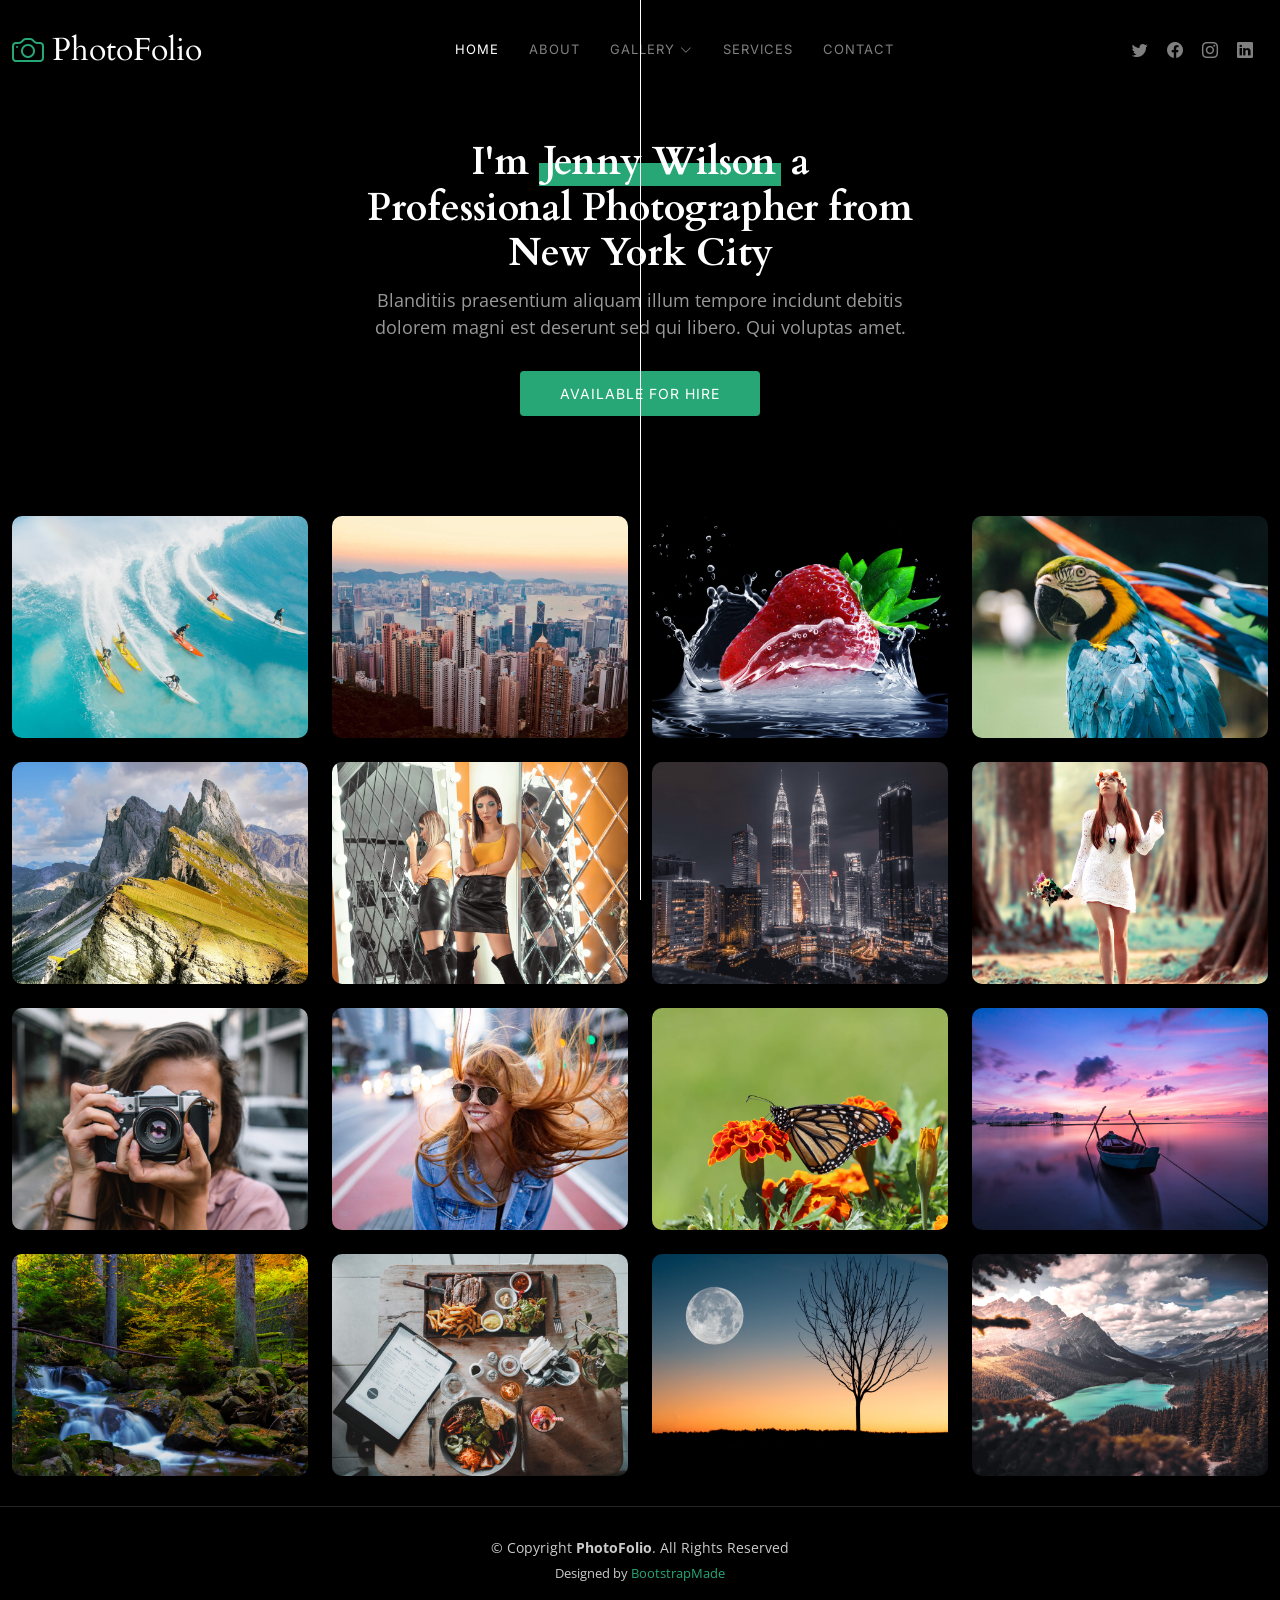
==== index.html @ 1b32ab58 "update folder structure" ====
<!DOCTYPE html>
<html lang="en">

<head>
  <meta charset="utf-8">
  <meta content="width=device-width, initial-scale=1.0" name="viewport">

  <title>PhotoFolio Bootstrap Template - Index</title>
  <meta content="" name="description">
  <meta content="" name="keywords">

  <!-- Favicons -->
  <link href="assets/img/favicon.png" rel="icon">
  <link href="assets/img/apple-touch-icon.png" rel="apple-touch-icon">

  <!-- Google Fonts -->
  <link rel="preconnect" href="https://fonts.googleapis.com">
  <link rel="preconnect" href="https://fonts.gstatic.com" crossorigin>
  <link href="https://fonts.googleapis.com/css2?family=Open+Sans:ital,wght@0,300;0,400;0,500;0,600;0,700;1,300;1,400;1,600;1,700&family=Inter:ital,wght@0,300;0,400;0,500;0,600;0,700;1,300;1,400;1,500;1,600;1,700&family=Cardo:ital,wght@0,400;0,700;1,400&display=swap" rel="stylesheet">

  <!-- Vendor CSS Files -->
  <link href="assets/vendor/bootstrap/css/bootstrap.min.css" rel="stylesheet">
  <link href="assets/vendor/bootstrap-icons/bootstrap-icons.css" rel="stylesheet">
  <link href="assets/vendor/swiper/swiper-bundle.min.css" rel="stylesheet">
  <link href="assets/vendor/glightbox/css/glightbox.min.css" rel="stylesheet">
  <link href="assets/vendor/aos/aos.css" rel="stylesheet">

  <!-- Template Main CSS File -->
  <link href="assets/css/main.css" rel="stylesheet">

  <!-- =======================================================
  * Template Name: PhotoFolio
  * Template URL: https://bootstrapmade.com/photofolio-bootstrap-photography-website-template/
  * Updated: Mar 17 2024 with Bootstrap v5.3.3
  * Author: BootstrapMade.com
  * License: https://bootstrapmade.com/license/
  ======================================================== -->
</head>

<body>

  <!-- ======= Header ======= -->
  <header id="header" class="header d-flex align-items-center fixed-top">
    <div class="container-fluid d-flex align-items-center justify-content-between">

      <a href="index.html" class="logo d-flex align-items-center  me-auto me-lg-0">
        <!-- Uncomment the line below if you also wish to use an image logo -->
        <!-- <img src="assets/img/logo.png" alt=""> -->
        <i class="bi bi-camera"></i>
        <h1>PhotoFolio</h1>
      </a>

      <nav id="navbar" class="navbar">
        <ul>
          <li><a href="index.html" class="active">Home</a></li>
          <li><a href="about.html">About</a></li>
          <li class="dropdown"><a href="#"><span>Gallery</span> <i class="bi bi-chevron-down dropdown-indicator"></i></a>
            <ul>
              <li><a href="gallery.html">Nature</a></li>
              <li><a href="gallery.html">People</a></li>
              <li><a href="gallery.html">Architecture</a></li>
              <li><a href="gallery.html">Animals</a></li>
              <li><a href="gallery.html">Sports</a></li>
              <li><a href="gallery.html">Travel</a></li>
              <li class="dropdown"><a href="#"><span>Sub Menu</span> <i class="bi bi-chevron-down dropdown-indicator"></i></a>
                <ul>
                  <li><a href="#">Sub Menu 1</a></li>
                  <li><a href="#">Sub Menu 2</a></li>
                  <li><a href="#">Sub Menu 3</a></li>
                </ul>
              </li>
            </ul>
          </li>
          <li><a href="services.html">Services</a></li>
          <li><a href="contact.html">Contact</a></li>
        </ul>
      </nav><!-- .navbar -->

      <div class="header-social-links">
        <a href="#" class="twitter"><i class="bi bi-twitter"></i></a>
        <a href="#" class="facebook"><i class="bi bi-facebook"></i></a>
        <a href="#" class="instagram"><i class="bi bi-instagram"></i></a>
        <a href="#" class="linkedin"><i class="bi bi-linkedin"></i></i></a>
      </div>
      <i class="mobile-nav-toggle mobile-nav-show bi bi-list"></i>
      <i class="mobile-nav-toggle mobile-nav-hide d-none bi bi-x"></i>

    </div>
  </header><!-- End Header -->

  <!-- ======= Hero Section ======= -->
  <section id="hero" class="hero d-flex flex-column justify-content-center align-items-center" data-aos="fade" data-aos-delay="1500">
    <div class="container">
      <div class="row justify-content-center">
        <div class="col-lg-6 text-center">
          <h2>I'm <span>Jenny Wilson</span> a Professional Photographer from New York City</h2>
          <p>Blanditiis praesentium aliquam illum tempore incidunt debitis dolorem magni est deserunt sed qui libero. Qui voluptas amet.</p>
          <a href="contact.html" class="btn-get-started">Available for hire</a>
        </div>
      </div>
    </div>
  </section><!-- End Hero Section -->

  <main id="main" data-aos="fade" data-aos-delay="1500">

    <!-- ======= Gallery Section ======= -->
    <section id="gallery" class="gallery">
      <div class="container-fluid">

        <div class="row gy-4 justify-content-center">
          <div class="col-xl-3 col-lg-4 col-md-6">
            <div class="gallery-item h-100">
              <img src="assets/img/gallery/gallery-1.jpg" class="img-fluid" alt="">
              <div class="gallery-links d-flex align-items-center justify-content-center">
                <a href="assets/img/gallery/gallery-1.jpg" title="Gallery 1" class="glightbox preview-link"><i class="bi bi-arrows-angle-expand"></i></a>
                <a href="gallery-single.html" class="details-link"><i class="bi bi-link-45deg"></i></a>
              </div>
            </div>
          </div><!-- End Gallery Item -->
          <div class="col-xl-3 col-lg-4 col-md-6">
            <div class="gallery-item h-100">
              <img src="assets/img/gallery/gallery-2.jpg" class="img-fluid" alt="">
              <div class="gallery-links d-flex align-items-center justify-content-center">
                <a href="assets/img/gallery/gallery-2.jpg" title="Gallery 2" class="glightbox preview-link"><i class="bi bi-arrows-angle-expand"></i></a>
                <a href="gallery-single.html" class="details-link"><i class="bi bi-link-45deg"></i></a>
              </div>
            </div>
          </div><!-- End Gallery Item -->
          <div class="col-xl-3 col-lg-4 col-md-6">
            <div class="gallery-item h-100">
              <img src="assets/img/gallery/gallery-3.jpg" class="img-fluid" alt="">
              <div class="gallery-links d-flex align-items-center justify-content-center">
                <a href="assets/img/gallery/gallery-3.jpg" title="Gallery 3" class="glightbox preview-link"><i class="bi bi-arrows-angle-expand"></i></a>
                <a href="gallery-single.html" class="details-link"><i class="bi bi-link-45deg"></i></a>
              </div>
            </div>
          </div><!-- End Gallery Item -->
          <div class="col-xl-3 col-lg-4 col-md-6">
            <div class="gallery-item h-100">
              <img src="assets/img/gallery/gallery-4.jpg" class="img-fluid" alt="">
              <div class="gallery-links d-flex align-items-center justify-content-center">
                <a href="assets/img/gallery/gallery-4.jpg" title="Gallery 4" class="glightbox preview-link"><i class="bi bi-arrows-angle-expand"></i></a>
                <a href="gallery-single.html" class="details-link"><i class="bi bi-link-45deg"></i></a>
              </div>
            </div>
          </div><!-- End Gallery Item -->
          <div class="col-xl-3 col-lg-4 col-md-6">
            <div class="gallery-item h-100">
              <img src="assets/img/gallery/gallery-5.jpg" class="img-fluid" alt="">
              <div class="gallery-links d-flex align-items-center justify-content-center">
                <a href="assets/img/gallery/gallery-5.jpg" title="Gallery 5" class="glightbox preview-link"><i class="bi bi-arrows-angle-expand"></i></a>
                <a href="gallery-single.html" class="details-link"><i class="bi bi-link-45deg"></i></a>
              </div>
            </div>
          </div><!-- End Gallery Item -->
          <div class="col-xl-3 col-lg-4 col-md-6">
            <div class="gallery-item h-100">
              <img src="assets/img/gallery/gallery-6.jpg" class="img-fluid" alt="">
              <div class="gallery-links d-flex align-items-center justify-content-center">
                <a href="assets/img/gallery/gallery-6.jpg" title="Gallery 6" class="glightbox preview-link"><i class="bi bi-arrows-angle-expand"></i></a>
                <a href="gallery-single.html" class="details-link"><i class="bi bi-link-45deg"></i></a>
              </div>
            </div>
          </div><!-- End Gallery Item -->
          <div class="col-xl-3 col-lg-4 col-md-6">
            <div class="gallery-item h-100">
              <img src="assets/img/gallery/gallery-7.jpg" class="img-fluid" alt="">
              <div class="gallery-links d-flex align-items-center justify-content-center">
                <a href="assets/img/gallery/gallery-7.jpg" title="Gallery 7" class="glightbox preview-link"><i class="bi bi-arrows-angle-expand"></i></a>
                <a href="gallery-single.html" class="details-link"><i class="bi bi-link-45deg"></i></a>
              </div>
            </div>
          </div><!-- End Gallery Item -->
          <div class="col-xl-3 col-lg-4 col-md-6">
            <div class="gallery-item h-100">
              <img src="assets/img/gallery/gallery-8.jpg" class="img-fluid" alt="">
              <div class="gallery-links d-flex align-items-center justify-content-center">
                <a href="assets/img/gallery/gallery-8.jpg" title="Gallery 8" class="glightbox preview-link"><i class="bi bi-arrows-angle-expand"></i></a>
                <a href="gallery-single.html" class="details-link"><i class="bi bi-link-45deg"></i></a>
              </div>
            </div>
          </div><!-- End Gallery Item -->
          <div class="col-xl-3 col-lg-4 col-md-6">
            <div class="gallery-item h-100">
              <img src="assets/img/gallery/gallery-9.jpg" class="img-fluid" alt="">
              <div class="gallery-links d-flex align-items-center justify-content-center">
                <a href="assets/img/gallery/gallery-9.jpg" title="Gallery 9" class="glightbox preview-link"><i class="bi bi-arrows-angle-expand"></i></a>
                <a href="gallery-single.html" class="details-link"><i class="bi bi-link-45deg"></i></a>
              </div>
            </div>
          </div><!-- End Gallery Item -->
          <div class="col-xl-3 col-lg-4 col-md-6">
            <div class="gallery-item h-100">
              <img src="assets/img/gallery/gallery-10.jpg" class="img-fluid" alt="">
              <div class="gallery-links d-flex align-items-center justify-content-center">
                <a href="assets/img/gallery/gallery-10.jpg" title="Gallery 10" class="glightbox preview-link"><i class="bi bi-arrows-angle-expand"></i></a>
                <a href="gallery-single.html" class="details-link"><i class="bi bi-link-45deg"></i></a>
              </div>
            </div>
          </div><!-- End Gallery Item -->
          <div class="col-xl-3 col-lg-4 col-md-6">
            <div class="gallery-item h-100">
              <img src="assets/img/gallery/gallery-11.jpg" class="img-fluid" alt="">
              <div class="gallery-links d-flex align-items-center justify-content-center">
                <a href="assets/img/gallery/gallery-11.jpg" title="Gallery 11" class="glightbox preview-link"><i class="bi bi-arrows-angle-expand"></i></a>
                <a href="gallery-single.html" class="details-link"><i class="bi bi-link-45deg"></i></a>
              </div>
            </div>
          </div><!-- End Gallery Item -->
          <div class="col-xl-3 col-lg-4 col-md-6">
            <div class="gallery-item h-100">
              <img src="assets/img/gallery/gallery-12.jpg" class="img-fluid" alt="">
              <div class="gallery-links d-flex align-items-center justify-content-center">
                <a href="assets/img/gallery/gallery-12.jpg" title="Gallery 12" class="glightbox preview-link"><i class="bi bi-arrows-angle-expand"></i></a>
                <a href="gallery-single.html" class="details-link"><i class="bi bi-link-45deg"></i></a>
              </div>
            </div>
          </div><!-- End Gallery Item -->
          <div class="col-xl-3 col-lg-4 col-md-6">
            <div class="gallery-item h-100">
              <img src="assets/img/gallery/gallery-13.jpg" class="img-fluid" alt="">
              <div class="gallery-links d-flex align-items-center justify-content-center">
                <a href="assets/img/gallery/gallery-13.jpg" title="Gallery 13" class="glightbox preview-link"><i class="bi bi-arrows-angle-expand"></i></a>
                <a href="gallery-single.html" class="details-link"><i class="bi bi-link-45deg"></i></a>
              </div>
            </div>
          </div><!-- End Gallery Item -->
          <div class="col-xl-3 col-lg-4 col-md-6">
            <div class="gallery-item h-100">
              <img src="assets/img/gallery/gallery-14.jpg" class="img-fluid" alt="">
              <div class="gallery-links d-flex align-items-center justify-content-center">
                <a href="assets/img/gallery/gallery-14.jpg" title="Gallery 14" class="glightbox preview-link"><i class="bi bi-arrows-angle-expand"></i></a>
                <a href="gallery-single.html" class="details-link"><i class="bi bi-link-45deg"></i></a>
              </div>
            </div>
          </div><!-- End Gallery Item -->
          <div class="col-xl-3 col-lg-4 col-md-6">
            <div class="gallery-item h-100">
              <img src="assets/img/gallery/gallery-15.jpg" class="img-fluid" alt="">
              <div class="gallery-links d-flex align-items-center justify-content-center">
                <a href="assets/img/gallery/gallery-15.jpg" title="Gallery 15" class="glightbox preview-link"><i class="bi bi-arrows-angle-expand"></i></a>
                <a href="gallery-single.html" class="details-link"><i class="bi bi-link-45deg"></i></a>
              </div>
            </div>
          </div><!-- End Gallery Item -->
          <div class="col-xl-3 col-lg-4 col-md-6">
            <div class="gallery-item h-100">
              <img src="assets/img/gallery/gallery-16.jpg" class="img-fluid" alt="">
              <div class="gallery-links d-flex align-items-center justify-content-center">
                <a href="assets/img/gallery/gallery-16.jpg" title="Gallery 16" class="glightbox preview-link"><i class="bi bi-arrows-angle-expand"></i></a>
                <a href="gallery-single.html" class="details-link"><i class="bi bi-link-45deg"></i></a>
              </div>
            </div>
          </div><!-- End Gallery Item -->

        </div>

      </div>
    </section><!-- End Gallery Section -->

  </main><!-- End #main -->

  <!-- ======= Footer ======= -->
  <footer id="footer" class="footer">
    <div class="container">
      <div class="copyright">
        &copy; Copyright <strong><span>PhotoFolio</span></strong>. All Rights Reserved
      </div>
      <div class="credits">
        <!-- All the links in the footer should remain intact. -->
        <!-- You can delete the links only if you purchased the pro version. -->
        <!-- Licensing information: https://bootstrapmade.com/license/ -->
        <!-- Purchase the pro version with working PHP/AJAX contact form: https://bootstrapmade.com/photofolio-bootstrap-photography-website-template/ -->
        Designed by <a href="https://bootstrapmade.com/">BootstrapMade</a>
      </div>
    </div>
  </footer><!-- End Footer -->

  <a href="#" class="scroll-top d-flex align-items-center justify-content-center"><i class="bi bi-arrow-up-short"></i></a>

  <div id="preloader">
    <div class="line"></div>
  </div>

  <!-- Vendor JS Files -->
  <script src="assets/vendor/bootstrap/js/bootstrap.bundle.min.js"></script>
  <script src="assets/vendor/swiper/swiper-bundle.min.js"></script>
  <script src="assets/vendor/glightbox/js/glightbox.min.js"></script>
  <script src="assets/vendor/aos/aos.js"></script>
  <script src="assets/vendor/php-email-form/validate.js"></script>

  <!-- Template Main JS File -->
  <script src="assets/js/main.js"></script>

</body>

</html>
---- assets/css/main.css ----
/**
* Template Name: PhotoFolio
* Template URL: https://bootstrapmade.com/photofolio-bootstrap-photography-website-template/
* Updated: Mar 17 2024 with Bootstrap v5.3.3
* Author: BootstrapMade.com
* License: https://bootstrapmade.com/license/
*/

/*--------------------------------------------------------------
# Set main reusable colors and fonts using CSS variables
# Learn more about CSS variables at https://developer.mozilla.org/en-US/docs/Web/CSS/Using_CSS_custom_properties
--------------------------------------------------------------*/
/* Fonts */
:root {
  --font-default: "Open Sans", system-ui, -apple-system, "Segoe UI", Roboto, "Helvetica Neue", Arial, "Noto Sans", "Liberation Sans", sans-serif, "Apple Color Emoji", "Segoe UI Emoji", "Segoe UI Symbol", "Noto Color Emoji";
  --font-primary: "Inter", sans-serif;
  --font-secondary: "Cardo", sans-serif;
}

/* Colors */
:root {
  --color-default: #fafafa;
  --color-primary: #27a776;
  --color-secondary: #161718;
}

/* Smooth scroll behavior */
:root {
  scroll-behavior: smooth;
}

/*--------------------------------------------------------------
# General
--------------------------------------------------------------*/
body {
  font-family: var(--font-default);
  color: var(--color-default);
  background-color: #000;
}

a {
  color: var(--color-primary);
  text-decoration: none;
}

a:hover {
  color: #32cf93;
  text-decoration: none;
}

h1,
h2,
h3,
h4,
h5,
h6 {
  font-family: var(--font-primary);
}

/*--------------------------------------------------------------
# Sections & Section Header
--------------------------------------------------------------*/
.section-header {
  padding-bottom: 40px;
}

.section-header h2 {
  font-size: 14px;
  font-weight: 500;
  padding: 0;
  line-height: 1px;
  margin: 0 0 5px 0;
  letter-spacing: 2px;
  text-transform: uppercase;
  color: rgba(255, 255, 255, 0.6);
  font-family: var(--font-primary);
}

.section-header h2::after {
  content: "";
  width: 120px;
  height: 1px;
  display: inline-block;
  background: #5bd9a9;
  margin: 4px 10px;
}

.section-header p {
  margin: 0;
  margin: 0;
  font-size: 36px;
  font-weight: 700;
  font-family: var(--font-secondary);
  color: #fff;
}

/*--------------------------------------------------------------
# Page Header
--------------------------------------------------------------*/
.page-header {
  padding: 120px 0 60px 0;
  min-height: 30vh;
  position: relative;
}

.page-header h2 {
  font-size: 56px;
  font-weight: 500;
  color: #fff;
  font-family: var(--font-secondary);
}

@media (max-width: 768px) {
  .page-header h2 {
    font-size: 36px;
  }
}

.page-header p {
  color: rgba(255, 255, 255, 0.8);
}

.page-header .cta-btn {
  font-family: var(--font-primary);
  font-weight: 400;
  font-size: 14px;
  display: inline-block;
  padding: 12px 40px;
  border-radius: 4px;
  letter-spacing: 1px;
  text-transform: uppercase;
  transition: 0.3s;
  color: #fff;
  background: var(--color-primary);
}

.page-header .cta-btn:hover {
  background: #2cbc85;
}

/*--------------------------------------------------------------
# Scroll top button
--------------------------------------------------------------*/
.scroll-top {
  position: fixed;
  visibility: hidden;
  opacity: 0;
  right: 15px;
  bottom: -15px;
  z-index: 99999;
  background: var(--color-primary);
  width: 44px;
  height: 44px;
  border-radius: 50px;
  transition: all 0.4s;
}

.scroll-top i {
  font-size: 24px;
  color: #fff;
  line-height: 0;
}

.scroll-top:hover {
  background: rgba(39, 167, 118, 0.8);
  color: #fff;
}

.scroll-top.active {
  visibility: visible;
  opacity: 1;
  bottom: 15px;
}

/*--------------------------------------------------------------
# Preloader
--------------------------------------------------------------*/
#preloader {
  display: flex;
  position: fixed;
  inset: 0;
  width: 100%;
  height: 100vh;
  z-index: 99999;
}

#preloader:before,
#preloader:after {
  content: "";
  background-color: var(--color-secondary);
  position: absolute;
  inset: 0;
  width: 50%;
  height: 100%;
  transition: all 0.3s ease 0s;
  z-index: -1;
}

#preloader:after {
  left: auto;
  right: 0;
}

#preloader .line {
  position: relative;
  overflow: hidden;
  margin: auto;
  width: 1px;
  height: 280px;
  transition: all 0.8s ease 0s;
}

#preloader .line:before {
  content: "";
  position: absolute;
  background-color: #fff;
  left: 0;
  top: 50%;
  width: 1px;
  height: 0%;
  transform: translateY(-50%);
  animation: lineincrease 1000ms ease-in-out 0s forwards;
}

#preloader .line:after {
  content: "";
  position: absolute;
  background-color: #999;
  left: 0;
  top: 0;
  width: 1px;
  height: 100%;
  transform: translateY(-100%);
  animation: linemove 1200ms linear 0s infinite;
  animation-delay: 2000ms;
}

#preloader.loaded .line {
  opacity: 0;
  height: 100% !important;
}

#preloader.loaded .line:after {
  opacity: 0;
}

#preloader.loaded:before,
#preloader.loaded:after {
  animation: preloaderfinish 300ms ease-in-out 500ms forwards;
}

@keyframes lineincrease {
  0% {
    height: 0%;
  }

  100% {
    height: 100%;
  }
}

@keyframes linemove {
  0% {
    transform: translateY(200%);
  }

  100% {
    transform: translateY(-100%);
  }
}

@keyframes preloaderfinish {
  0% {
    width: 5 0%;
  }

  100% {
    width: 0%;
  }
}

/*--------------------------------------------------------------
# Header
--------------------------------------------------------------*/
.header {
  transition: all 0.5s;
  z-index: 997;
  padding: 30px 0;
  background-color: #000;
}

.header .logo {
  transition: 0.3s;
}

.header .logo img {
  max-height: 40px;
  margin-right: 8px;
}

.header .logo h1 {
  font-size: 32px;
  margin: 0;
  font-weight: 400;
  color: #fff;
  font-family: var(--font-secondary);
}

.header .logo i {
  font-size: 32px;
  margin-right: 8px;
  line-height: 0;
}

@media (max-width: 575px) {
  .header .logo h1 {
    font-size: 26px;
  }

  .header .logo i {
    font-size: 24px;
  }
}

.header .header-social-links {
  padding-right: 15px;
}

.header .header-social-links a {
  color: rgba(255, 255, 255, 0.5);
  padding-left: 15px;
  display: inline-block;
  line-height: 0px;
  transition: 0.3s;
  font-size: 16px;
}

.header .header-social-links a:hover {
  color: #fff;
}

@media (max-width: 575px) {
  .header .header-social-links a {
    padding-left: 5px;
  }
}

/*--------------------------------------------------------------
# Desktop Navigation
--------------------------------------------------------------*/
@media (min-width: 1280px) {
  .navbar {
    padding: 0;
  }

  .navbar ul {
    margin: 0;
    padding: 0;
    display: flex;
    list-style: none;
    align-items: center;
  }

  .navbar li {
    position: relative;
  }

  .navbar a,
  .navbar a:focus {
    display: flex;
    align-items: center;
    justify-content: space-between;
    padding: 10px 0 10px 30px;
    font-family: var(--font-primary);
    text-transform: uppercase;
    letter-spacing: 1px;
    font-size: 13px;
    font-weight: 400;
    color: rgba(255, 255, 255, 0.5);
    white-space: nowrap;
    transition: 0.3s;
  }

  .navbar a i,
  .navbar a:focus i {
    font-size: 12px;
    line-height: 0;
    margin-left: 5px;
  }

  .navbar a:hover,
  .navbar .active,
  .navbar .active:focus,
  .navbar li:hover>a {
    color: #fff;
  }

  .navbar .dropdown ul {
    display: block;
    position: absolute;
    left: 14px;
    top: calc(100% + 30px);
    margin: 0;
    padding: 10px 0;
    z-index: 99;
    opacity: 0;
    visibility: hidden;
    background: var(--color-secondary);
    transition: 0.3s;
    border-radius: 4px;
  }

  .navbar .dropdown ul li {
    min-width: 200px;
  }

  .navbar .dropdown ul a {
    padding: 10px 20px;
    font-size: 15px;
    text-transform: none;
    font-weight: 400;
  }

  .navbar .dropdown ul a i {
    font-size: 12px;
  }

  .navbar .dropdown ul a:hover,
  .navbar .dropdown ul .active:hover,
  .navbar .dropdown ul li:hover>a {
    color: #fff;
  }

  .navbar .dropdown:hover>ul {
    opacity: 1;
    top: 100%;
    visibility: visible;
  }

  .navbar .dropdown .dropdown ul {
    top: 0;
    left: calc(100% - 30px);
    visibility: hidden;
  }

  .navbar .dropdown .dropdown:hover>ul {
    opacity: 1;
    top: 0;
    left: 100%;
    visibility: visible;
  }
}

@media (min-width: 1280px) and (max-width: 1366px) {
  .navbar .dropdown .dropdown ul {
    left: -90%;
  }

  .navbar .dropdown .dropdown:hover>ul {
    left: -100%;
  }
}

@media (min-width: 1280px) {

  .mobile-nav-show,
  .mobile-nav-hide {
    display: none;
  }
}

/*--------------------------------------------------------------
# Mobile Navigation
--------------------------------------------------------------*/
@media (max-width: 1279px) {
  .navbar {
    position: fixed;
    top: 0;
    right: -100%;
    width: 100%;
    max-width: 400px;
    bottom: 0;
    transition: 0.3s;
    z-index: 9997;
  }

  .navbar ul {
    position: absolute;
    inset: 0;
    padding: 50px 0 10px 0;
    margin: 0;
    background: rgba(0, 0, 0, 0.9);
    overflow-y: auto;
    transition: 0.3s;
    z-index: 9998;
  }

  .navbar a,
  .navbar a:focus {
    display: flex;
    align-items: center;
    justify-content: space-between;
    padding: 10px 20px;
    font-family: var(--font-primary);
    font-size: 13px;
    text-transform: uppercase;
    font-weight: 400;
    color: rgba(255, 255, 255, 0.5);
    letter-spacing: 1px;
    white-space: nowrap;
    transition: 0.3s;
  }

  .navbar a i,
  .navbar a:focus i {
    font-size: 12px;
    line-height: 0;
    margin-left: 5px;
  }

  .navbar a:hover,
  .navbar .active,
  .navbar .active:focus,
  .navbar li:hover>a {
    color: #fff;
  }

  .navbar .dropdown ul,
  .navbar .dropdown .dropdown ul {
    position: static;
    display: none;
    padding: 10px 0;
    margin: 10px 20px;
    transition: all 0.5s ease-in-out;
    border: 1px solid black;
  }

  .navbar .dropdown>.dropdown-active,
  .navbar .dropdown .dropdown>.dropdown-active {
    display: block;
  }

  .mobile-nav-show {
    color: #fff;
    font-size: 28px;
    cursor: pointer;
    line-height: 0;
    transition: 0.5s;
    z-index: 9999;
    margin: 0 10px 0 10px;
  }

  .mobile-nav-hide {
    color: #fff;
    font-size: 32px;
    cursor: pointer;
    line-height: 0;
    transition: 0.5s;
    position: fixed;
    right: 20px;
    top: 20px;
    z-index: 9999;
  }

  .mobile-nav-active {
    overflow: hidden;
  }

  .mobile-nav-active .navbar {
    right: 0;
  }

  .mobile-nav-active .navbar:before {
    content: "";
    position: fixed;
    inset: 0;
    background: rgba(22, 23, 24, 0.8);
    z-index: 9996;
  }
}

/*--------------------------------------------------------------
# About Section
--------------------------------------------------------------*/
.about .content h2 {
  font-weight: 700;
  font-size: 24px;
  color: var(--color-primary);
}

.about .content ul {
  list-style: none;
  padding: 0;
}

.about .content ul li {
  margin-bottom: 20px;
  display: flex;
  align-items: center;
}

.about .content ul strong {
  margin-right: 10px;
}

.about .content ul i {
  font-size: 16px;
  margin-right: 5px;
  color: var(--color-primary);
  line-height: 0;
}

/*--------------------------------------------------------------
# Testimonials Section
--------------------------------------------------------------*/
.testimonials {
  margin-top: 80px;
}

.testimonials .testimonial-item {
  box-sizing: content-box;
  padding: 30px;
  margin: 40px 30px;
  background: var(--color-secondary);
  min-height: 320px;
  display: flex;
  flex-direction: column;
  text-align: center;
  transition: 0.3s;
}

.testimonials .testimonial-item .stars {
  margin-bottom: 15px;
}

.testimonials .testimonial-item .stars i {
  color: #ffc107;
  margin: 0 1px;
}

.testimonials .testimonial-item .testimonial-img {
  width: 90px;
  border-radius: 50%;
  border: 5px solid #474a4d;
  margin: 0 auto;
}

.testimonials .testimonial-item h3 {
  font-size: 18px;
  font-weight: bold;
  margin: 10px 0 5px 0;
  color: #fff;
}

.testimonials .testimonial-item h4 {
  font-size: 14px;
  color: rgba(255, 255, 255, 0.5);
  margin: 0;
}

.testimonials .testimonial-item p {
  font-style: italic;
  margin: 0 auto 15px auto;
}

.testimonials .swiper-pagination {
  margin-top: 20px;
  position: relative;
}

.testimonials .swiper-pagination .swiper-pagination-bullet {
  width: 12px;
  height: 12px;
  background-color: rgba(255, 255, 255, 0.2);
  opacity: 1;
}

.testimonials .swiper-pagination .swiper-pagination-bullet-active {
  background-color: rgba(255, 255, 255, 0.5);
}

.testimonials .swiper-slide {
  opacity: 0.3;
}

@media (max-width: 1199px) {
  .testimonials .swiper-slide-active {
    opacity: 1;
  }

  .testimonials .swiper-pagination {
    margin-top: 0;
  }

  .testimonials .testimonial-item {
    margin: 40px 20px;
  }
}

@media (min-width: 1200px) {
  .testimonials .swiper-slide-next {
    opacity: 1;
    transform: scale(1.12);
  }
}

/*--------------------------------------------------------------
# Pricing Section
--------------------------------------------------------------*/
.gallery {
  margin-top: 40px;
}

.gallery .gallery-item {
  position: relative;
  overflow: hidden;
  border-radius: 10px;
}

.gallery .gallery-item img {
  transition: 0.3s;
}

.gallery .gallery-links {
  position: absolute;
  inset: 0;
  opacity: 0;
  transition: all ease-in-out 0.3s;
  background: rgba(0, 0, 0, 0.6);
  z-index: 3;
}

.gallery .gallery-links .preview-link,
.gallery .gallery-links .details-link {
  font-size: 20px;
  color: rgba(255, 255, 255, 0.5);
  transition: 0.3s;
  line-height: 1.2;
  margin: 30px 8px 0 8px;
}

.gallery .gallery-links .preview-link:hover,
.gallery .gallery-links .details-link:hover {
  color: #fff;
}

.gallery .gallery-links .details-link {
  font-size: 30px;
  line-height: 0;
}

.gallery .gallery-item:hover .gallery-links {
  opacity: 1;
}

.gallery .gallery-item:hover .preview-link,
.gallery .gallery-item:hover .details-link {
  margin-top: 0;
}

.gallery .gallery-item:hover img {
  transform: scale(1.1);
}

.glightbox-clean .gslide-description {
  background: #222425;
}

.glightbox-clean .gslide-title {
  color: rgba(255, 255, 255, 0.8);
  margin: 0;
}

/*--------------------------------------------------------------
# Gallery Single Section
--------------------------------------------------------------*/
.gallery-single .portfolio-details-slider img {
  width: 100%;
}

.gallery-single .portfolio-details-slider .swiper-pagination .swiper-pagination-bullet {
  width: 12px;
  height: 12px;
  background-color: rgba(255, 255, 255, 0.7);
  opacity: 1;
}

.gallery-single .portfolio-details-slider .swiper-pagination .swiper-pagination-bullet-active {
  background-color: var(--color-primary);
}

.gallery-single .swiper-button-prev,
.gallery-single .swiper-button-next {
  width: 48px;
  height: 48px;
}

.gallery-single .swiper-button-prev:after,
.gallery-single .swiper-button-next:after {
  color: rgba(255, 255, 255, 0.8);
  background-color: rgba(0, 0, 0, 0.2);
  font-size: 24px;
  border-radius: 50%;
  width: 48px;
  height: 48px;
  display: flex;
  align-items: center;
  justify-content: center;
  transition: 0.3s;
}

.gallery-single .swiper-button-prev:hover:after,
.gallery-single .swiper-button-next:hover:after {
  background-color: rgba(0, 0, 0, 0.6);
}

@media (max-width: 575px) {

  .gallery-single .swiper-button-prev,
  .gallery-single .swiper-button-next {
    display: none;
  }
}

.gallery-single .portfolio-info h3 {
  font-size: 22px;
  font-weight: 700;
  margin-bottom: 20px;
  padding-bottom: 20px;
  position: relative;
  font-family: var(--font-secondary);
}

.gallery-single .portfolio-info h3:after {
  content: "";
  position: absolute;
  display: block;
  width: 50px;
  height: 3px;
  background: var(--color-primary);
  left: 0;
  bottom: 0;
}

.gallery-single .portfolio-info ul {
  list-style: none;
  padding: 0;
  font-size: 15px;
}

.gallery-single .portfolio-info ul li {
  display: flex;
  flex-direction: column;
  padding-bottom: 15px;
}

.gallery-single .portfolio-info ul strong {
  text-transform: uppercase;
  font-weight: 400;
  color: #6b7075;
  font-size: 14px;
}

.gallery-single .portfolio-info .btn-visit {
  padding: 8px 40px;
  background: var(--color-primary);
  color: #fff;
  border-radius: 50px;
  transition: 0.3s;
}

.gallery-single .portfolio-info .btn-visit:hover {
  background: #2cbc85;
}

.gallery-single .portfolio-description h2 {
  font-size: 26px;
  font-weight: 700;
  margin-bottom: 20px;
  color: #fff;
  font-family: var(--font-secondary);
}

.gallery-single .portfolio-description p {
  padding: 0;
}

.gallery-single .portfolio-description .testimonial-item {
  padding: 30px 30px 0 30px;
  position: relative;
  background: var(--color-secondary);
  height: 100%;
  margin-bottom: 50px;
}

.gallery-single .portfolio-description .testimonial-item .testimonial-img {
  width: 90px;
  border-radius: 50px;
  border: 6px solid #2e3133;
  float: left;
  margin: 0 10px 0 0;
}

.gallery-single .portfolio-description .testimonial-item h3 {
  font-size: 18px;
  font-weight: bold;
  margin: 15px 0 5px 0;
  padding-top: 20px;
}

.gallery-single .portfolio-description .testimonial-item h4 {
  font-size: 14px;
  color: rgba(255, 255, 255, 0.6);
  margin: 0;
}

.gallery-single .portfolio-description .testimonial-item .quote-icon-left,
.gallery-single .portfolio-description .testimonial-item .quote-icon-right {
  color: #5bd9a9;
  font-size: 26px;
  line-height: 0;
}

.gallery-single .portfolio-description .testimonial-item .quote-icon-left {
  display: inline-block;
  left: -5px;
  position: relative;
}

.gallery-single .portfolio-description .testimonial-item .quote-icon-right {
  display: inline-block;
  right: -5px;
  position: relative;
  top: 10px;
  transform: scale(-1, -1);
}

.gallery-single .portfolio-description .testimonial-item p {
  font-style: italic;
  margin: 0 0 15px 0 0 0;
  padding: 0;
}

/*--------------------------------------------------------------
# Services Section
--------------------------------------------------------------*/
.services .service-item {
  padding: 50px 30px;
  transition: all ease-in-out 0.4s;
  background: var(--color-secondary);
  height: 100%;
  overflow: hidden;
  z-index: 1;
}

.services .service-item:before {
  content: "";
  position: absolute;
  background: #1d1f20;
  top: -200px;
  transition: all 0.3s;
  z-index: -1;
}

.services .service-item i {
  background: var(--color-primary);
  color: #fff;
  font-size: 24px;
  transition: 0.3s;
  display: flex;
  align-items: center;
  justify-content: center;
  width: 56px;
  height: 56px;
  border-radius: 50%;
}

.services .service-item h4 {
  font-weight: 600;
  margin: 15px 0 0 0;
  transition: 0.3s;
  font-size: 20px;
}

.services .service-item h4 a {
  color: #fff;
}

.services .service-item p {
  line-height: 24px;
  font-size: 14px;
  margin: 15px 0 0 0;
}

.services .service-item:hover:before {
  background: var(--color-primary);
  right: 0;
  top: 0;
  width: 100%;
  height: 100%;
  border-radius: 0px;
}

.services .service-item:hover h4 a,
.services .service-item:hover p {
  color: #fff;
}

.services .service-item:hover i {
  background: #fff;
  color: var(--color-primary);
}

/*--------------------------------------------------------------
# Pricing Section
--------------------------------------------------------------*/
.pricing {
  margin-top: 80px;
}

.pricing .pricing-item {
  border-bottom: 1px dashed #474a4d;
  width: 100%;
  height: 100%;
  padding: 0 0 15px 0;
}

.pricing .pricing-item h3 {
  margin: 0;
  font-size: 18px;
  font-weight: 500;
  color: rgba(255, 255, 255, 0.6);
}

.pricing .pricing-item h4 {
  margin: 0;
  font-size: 16px;
}

/*--------------------------------------------------------------
# Contact Section
--------------------------------------------------------------*/
.contact .info-item+.info-item {
  margin-top: 40px;
}

.contact .info-item i {
  font-size: 20px;
  color: var(--color-primary);
  float: left;
  width: 44px;
  height: 44px;
  background: #222425;
  display: flex;
  justify-content: center;
  align-items: center;
  border-radius: 50px;
  transition: all 0.3s ease-in-out;
  margin-right: 15px;
}

.contact .info-item h4 {
  padding: 0;
  font-size: 20px;
  font-weight: 600;
  margin-bottom: 5px;
  color: rgba(255, 255, 255, 0.5);
}

.contact .info-item p {
  padding: 0;
  margin-bottom: 0;
  font-size: 14px;
  color: #fff;
}

.contact .info-item:hover i {
  background: var(--color-primary);
  color: #fff;
}

.contact .php-email-form {
  width: 100%;
}

.contact .php-email-form .form-group {
  padding-bottom: 8px;
}

.contact .php-email-form .error-message {
  display: none;
  color: #fff;
  background: #df1529;
  text-align: left;
  padding: 15px;
  font-weight: 600;
}

.contact .php-email-form .error-message br+br {
  margin-top: 25px;
}

.contact .php-email-form .sent-message {
  display: none;
  color: #fff;
  background: var(--color-primary);
  text-align: center;
  padding: 15px;
  font-weight: 600;
}

.contact .php-email-form .loading {
  display: none;
  background: var(--color-secondary);
  text-align: center;
  padding: 15px;
  color: rgba(255, 255, 255, 0.6);
}

.contact .php-email-form .loading:before {
  content: "";
  display: inline-block;
  border-radius: 50%;
  width: 24px;
  height: 24px;
  margin: 0 10px -6px 0;
  border: 3px solid var(--color-primary);
  border-top-color: var(--color-secondary);
  animation: animate-loading 1s linear infinite;
}

.contact .php-email-form input,
.contact .php-email-form textarea {
  border-radius: 4px;
  box-shadow: none;
  font-size: 14px;
  background-color: var(--color-secondary);
  border: 1px solid #2e3133;
  color: #fff;
}

.contact .php-email-form input {
  height: 44px;
}

.contact .php-email-form textarea {
  padding: 10px 12px;
}

.contact .php-email-form button[type=submit] {
  background: var(--color-primary);
  border: 0;
  padding: 10px 35px;
  color: #fff;
  transition: 0.4s;
  border-radius: 4px;
}

.contact .php-email-form button[type=submit]:hover {
  background: rgba(39, 167, 118, 0.8);
}

@keyframes animate-loading {
  0% {
    transform: rotate(0deg);
  }

  100% {
    transform: rotate(360deg);
  }
}

/*--------------------------------------------------------------
# Hero Section
--------------------------------------------------------------*/
.hero {
  width: 100%;
  min-height: 30vh;
  background: #000;
  background-size: cover;
  position: relative;
  padding: 140px 0 60px 0;
}

.hero h2 {
  margin: 0 0 10px 0;
  font-size: 38px;
  font-weight: 700;
  color: #fff;
  font-family: var(--font-secondary);
}

.hero h2 span {
  position: relative;
  z-index: 1;
  padding: 0 5px;
  display: inline-block;
}

.hero h2 span:before {
  content: "";
  position: absolute;
  height: 50%;
  bottom: 0;
  left: 0;
  right: 0;
  background: var(--color-primary);
  z-index: -1;
}

.hero p {
  color: rgba(255, 255, 255, 0.6);
  margin-bottom: 30px;
  font-size: 18px;
}

.hero .btn-get-started {
  font-family: var(--font-primary);
  font-weight: 400;
  font-size: 14px;
  display: inline-block;
  padding: 12px 40px;
  border-radius: 4px;
  letter-spacing: 1px;
  text-transform: uppercase;
  transition: 0.3s;
  color: #fff;
  background: var(--color-primary);
}

.hero .btn-get-started:hover {
  background: #2cbc85;
}

@media (max-width: 768px) {
  .hero h2 {
    font-size: 32px;
  }
}

/*--------------------------------------------------------------
# Footer
--------------------------------------------------------------*/
.footer {
  margin-top: 30px;
  padding: 30px 0;
  font-size: 14px;
  border-top: 1px solid rgba(255, 255, 255, 0.15);
}

.footer .copyright {
  text-align: center;
  color: rgba(255, 255, 255, 0.8);
}

.footer .credits {
  padding-top: 6px;
  text-align: center;
  font-size: 13px;
  color: rgba(255, 255, 255, 0.8);
}

.footer .credits a {
  color: var(--color-primary);
}
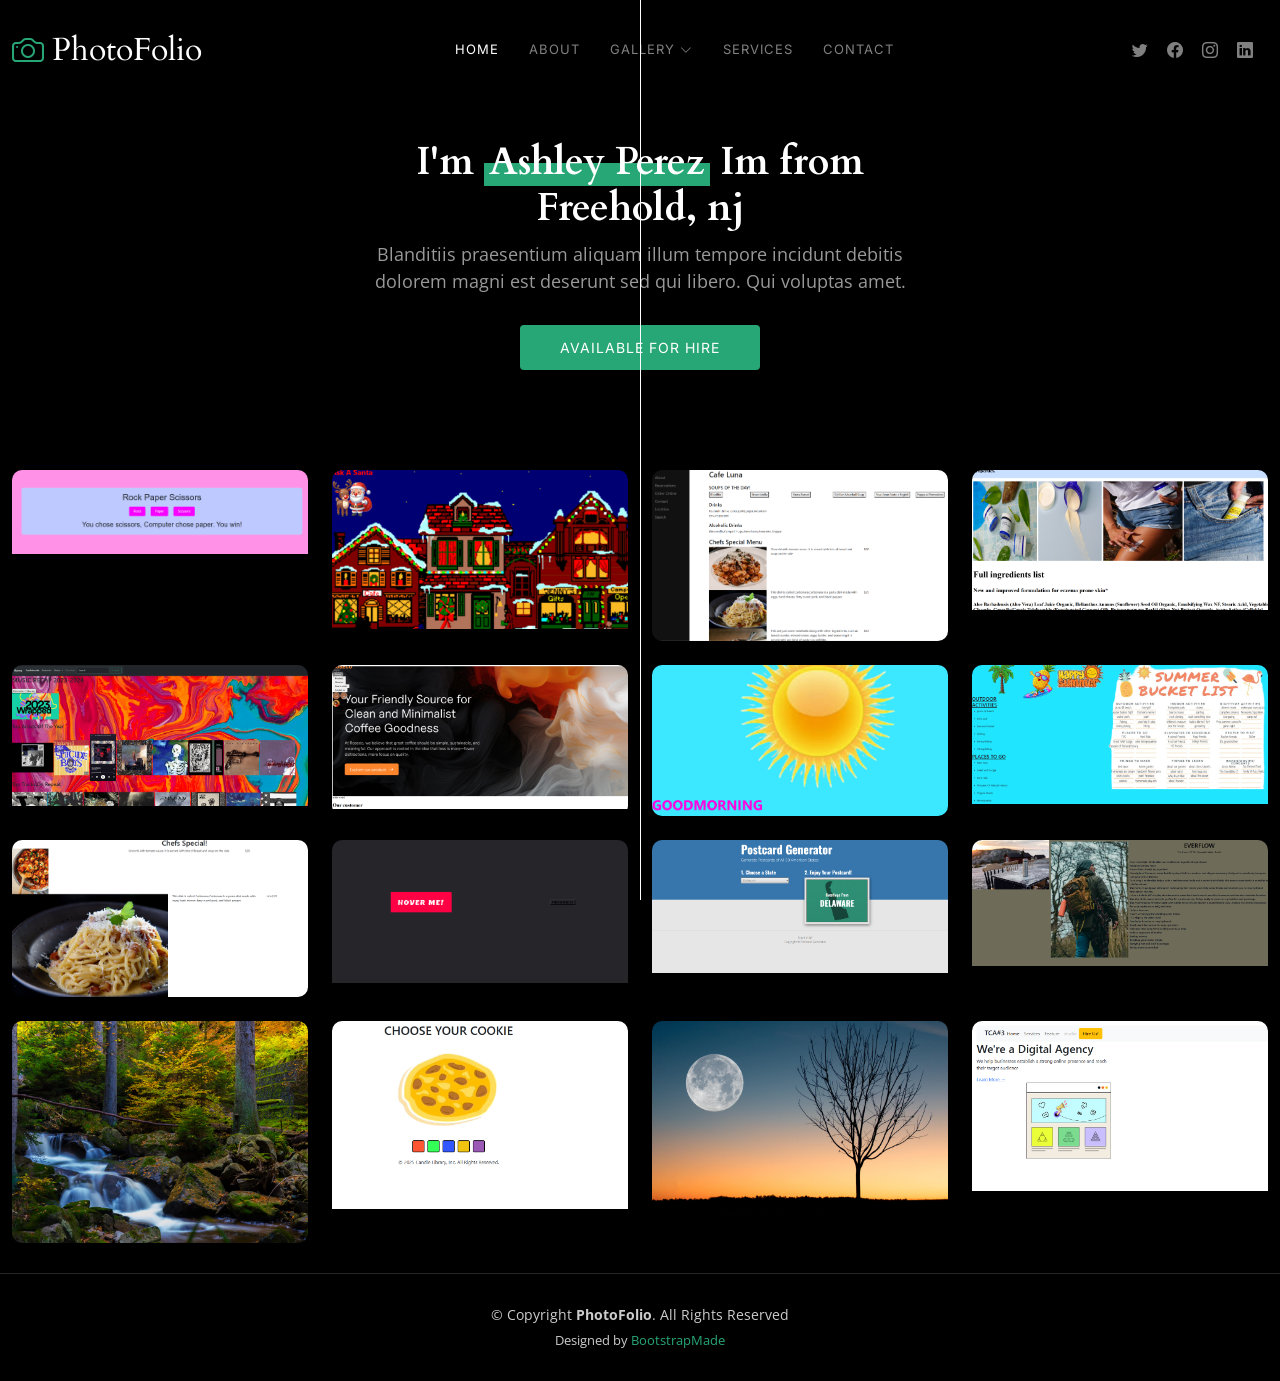
==== commit e744f994: "3" ====
--- a/index.html
+++ b/index.html
@@ -93,7 +93,7 @@
     <div class="container">
       <div class="row justify-content-center">
         <div class="col-lg-6 text-center">
-          <h2>I'm <span>Jenny Wilson</span> a Professional Photographer from New York City</h2>
+          <h2>I'm <span>Ashley Perez</span>        Im from Freehold, nj</h2>
           <p>Blanditiis praesentium aliquam illum tempore incidunt debitis dolorem magni est deserunt sed qui libero. Qui voluptas amet.</p>
           <a href="contact.html" class="btn-get-started">Available for hire</a>
         </div>
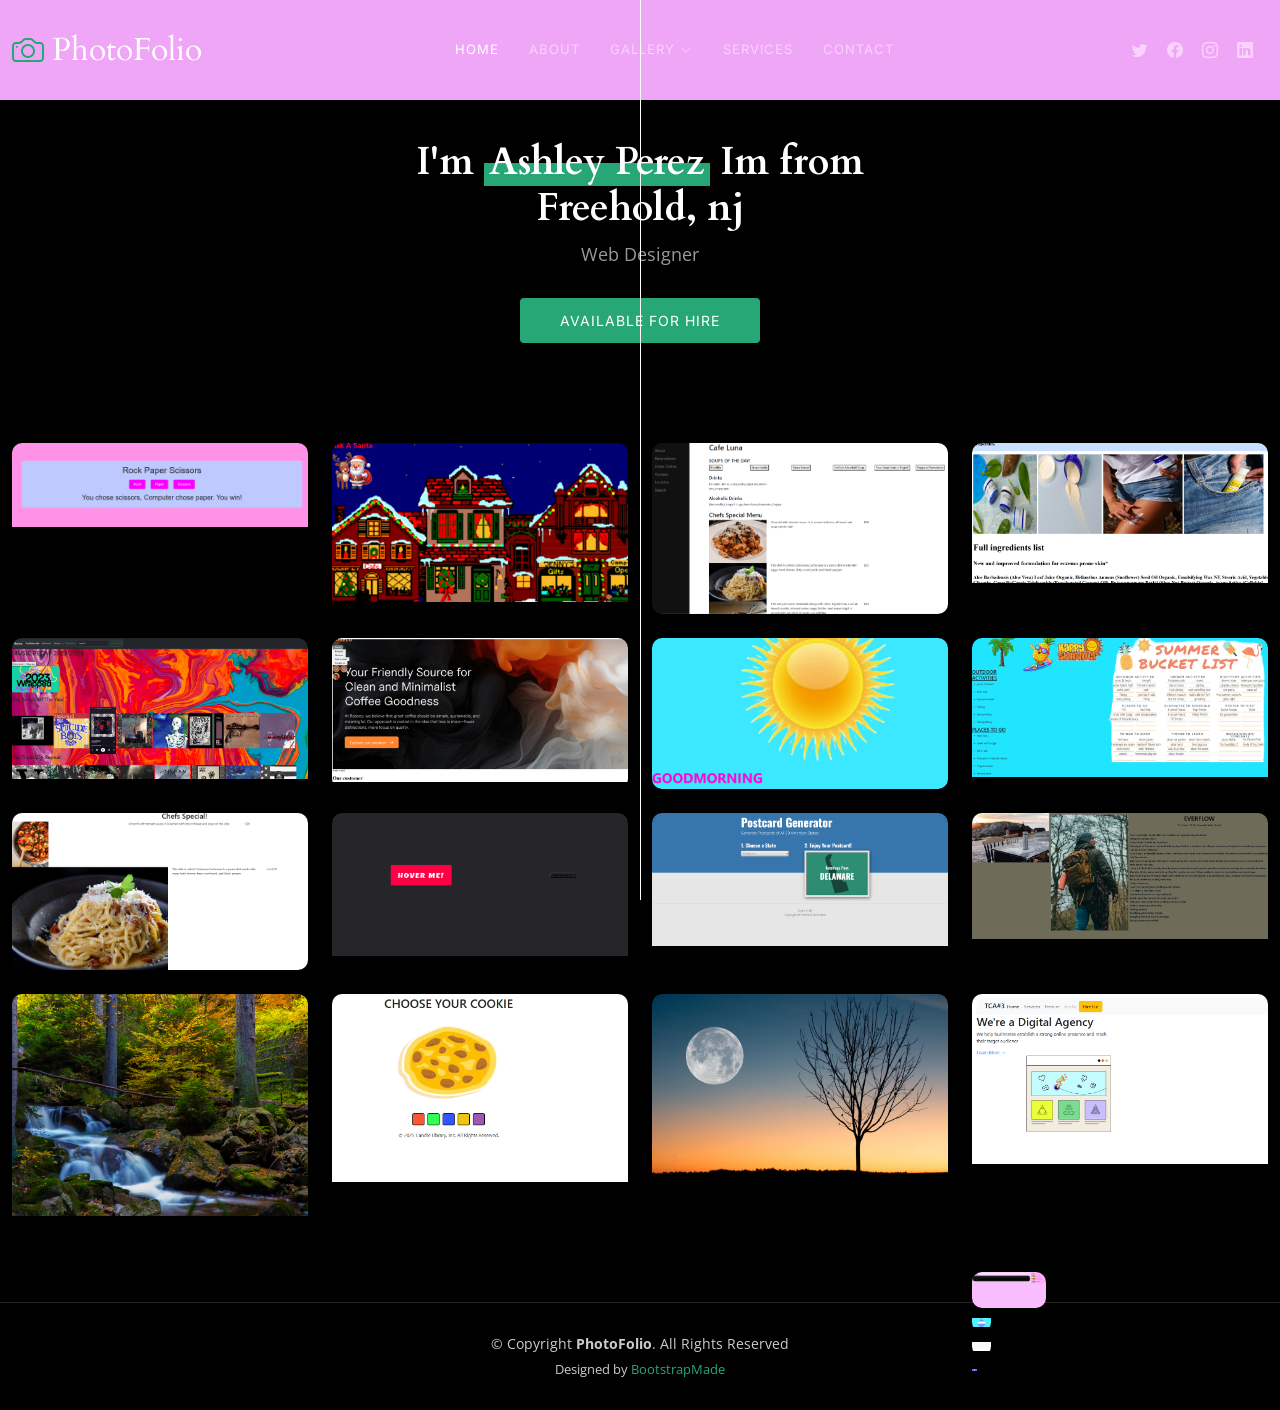
==== commit e8d1b772: "4" ====
--- a/index.html
+++ b/index.html
@@ -94,7 +94,7 @@
       <div class="row justify-content-center">
         <div class="col-lg-6 text-center">
           <h2>I'm <span>Ashley Perez</span>        Im from Freehold, nj</h2>
-          <p>Blanditiis praesentium aliquam illum tempore incidunt debitis dolorem magni est deserunt sed qui libero. Qui voluptas amet.</p>
+          <p>Web Designer</p>
           <a href="contact.html" class="btn-get-started">Available for hire</a>
         </div>
       </div>
@@ -250,11 +250,40 @@
                 <a href="assets/img/gallery/gallery-16.jpg" title="Gallery 16" class="glightbox preview-link"><i class="bi bi-arrows-angle-expand"></i></a>
                 <a href="gallery-single.html" class="details-link"><i class="bi bi-link-45deg"></i></a>
               </div>
-            </div>
-          </div><!-- End Gallery Item -->
-
-        </div>
-
+              </div><!-- End Gallery Item -->
+          <div class="col-xl-3 col-lg-4 col-md-6">
+            <div class="gallery-item h-100">
+              <img src="assets/img/gallery/Screenshot 2025-10-21 075334.png" class="img-fluid" alt="">
+              <div class="gallery-links d-flex align-items-center justify-content-center">
+                <a href="assets/img/gallery/Screenshot 2025-10-21 075334.png" title="Gallery 16" class="glightbox preview-link"><i class="bi bi-arrows-angle-expand"></i></a>
+                <a href="gallery-single.html" class="details-link"><i class="bi bi-link-45deg"></i></a>
+              </div>
+
+          </div><!-- End Gallery Item -->
+          <div class="col-xl-3 col-lg-4 col-md-6">
+            <div class="gallery-item h-100">
+              <img src="assets/img/gallery/Screenshot 2026-03-02 091357.png" class="img-fluid" alt="">
+              <div class="gallery-links d-flex align-items-center justify-content-center">
+                <a href="assets/img/gallery/Screenshot 2026-03-02 091357.png" title="Gallery 16" class="glightbox preview-link"><i class="bi bi-arrows-angle-expand"></i></a>
+                <a href="gallery-single.html" class="details-link"><i class="bi bi-link-45deg"></i></a>
+              </div>
+        </div>    </div><!-- End Gallery Item -->
+          <div class="col-xl-3 col-lg-4 col-md-6">
+            <div class="gallery-item h-100">
+              <img src="assets/img/gallery/Screenshot 2026-03-02 091604.png" class="img-fluid" alt="">
+              <div class="gallery-links d-flex align-items-center justify-content-center">
+                <a href="assets/img/gallery/Screenshot 2026-03-02 091604.png" title="Gallery 16" class="glightbox preview-link"><i class="bi bi-arrows-angle-expand"></i></a>
+                <a href="gallery-single.html" class="details-link"><i class="bi bi-link-45deg"></i></a>
+              </div>
+                  </div><!-- End Gallery Item -->
+          <div class="col-xl-3 col-lg-4 col-md-6">
+            <div class="gallery-item h-100">
+              <img src="assets/img/gallery/Screenshot 2026-03-02 091847.png" class="img-fluid" alt="">
+              <div class="gallery-links d-flex align-items-center justify-content-center">
+                <a href="assets/img/gallery/Screenshot 2026-03-02 091847.png" title="Gallery 16" class="glightbox preview-link"><i class="bi bi-arrows-angle-expand"></i></a>
+                <a href="gallery-single.html" class="details-link"><i class="bi bi-link-45deg"></i></a>
+              </div>
+</div>
       </div>
     </section><!-- End Gallery Section -->
 
--- a/assets/css/main.css
+++ b/assets/css/main.css
@@ -117,7 +117,7 @@
 }
 
 .page-header p {
-  color: rgba(255, 255, 255, 0.8);
+  color: rgba(214, 125, 255, 0.8);
 }
 
 .page-header .cta-btn {
@@ -162,7 +162,7 @@
 }
 
 .scroll-top:hover {
-  background: rgba(39, 167, 118, 0.8);
+  background: #ff00d4cc;
   color: #fff;
 }
 
@@ -286,7 +286,7 @@
   transition: all 0.5s;
   z-index: 997;
   padding: 30px 0;
-  background-color: #000;
+  background-color: hsl(295, 83%, 81%);
 }
 
 .header .logo {
@@ -574,7 +574,7 @@
     content: "";
     position: fixed;
     inset: 0;
-    background: rgba(22, 23, 24, 0.8);
+    background: #ecabe4cc;
     z-index: 9996;
   }
 }
@@ -634,7 +634,7 @@
 }
 
 .testimonials .testimonial-item .stars i {
-  color: #ffc107;
+  color: hwb(309 77% 3%);
   margin: 0 1px;
 }
 
@@ -649,12 +649,12 @@
   font-size: 18px;
   font-weight: bold;
   margin: 10px 0 5px 0;
-  color: #fff;
+  color: hsl(330, 100%, 86%);
 }
 
 .testimonials .testimonial-item h4 {
   font-size: 14px;
-  color: rgba(255, 255, 255, 0.5);
+  color: #d997ff80;
   margin: 0;
 }
 
@@ -676,7 +676,7 @@
 }
 
 .testimonials .swiper-pagination .swiper-pagination-bullet-active {
-  background-color: rgba(255, 255, 255, 0.5);
+  background-color: #c496ff80;
 }
 
 .testimonials .swiper-slide {
